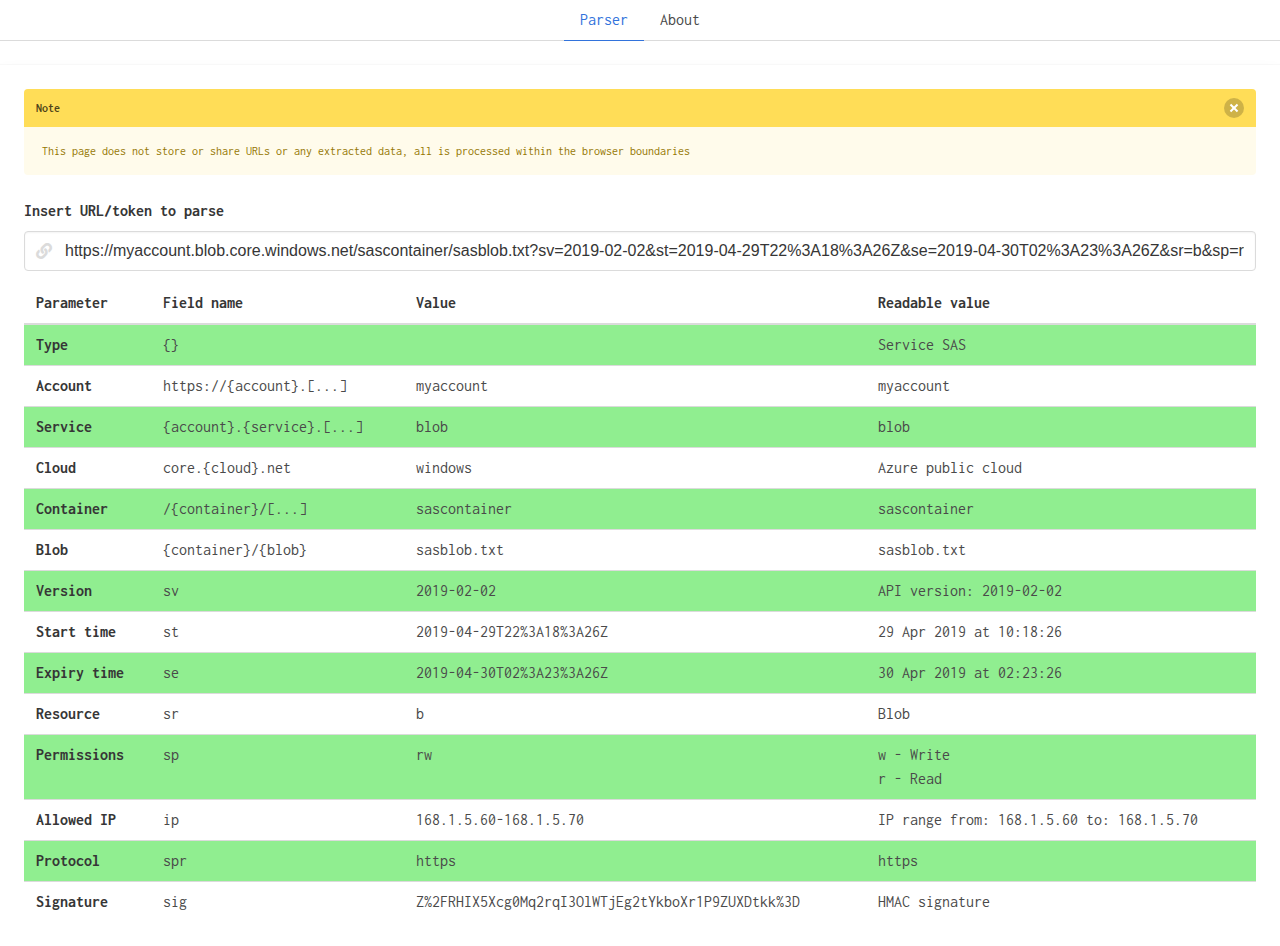
==== sastokenparser/index.html @ a4860cda "Add SasTokenParser" ====
<!doctype html><html lang="en"><head><title>SasTokenParser</title><meta http-equiv="Content-Type" content="text/html; charset=utf-8"><meta name="viewport" content="width=device-width,initial-scale=1"><link rel="icon" href="data:;base64,iVBORw0KGgo="><link href="style.css" rel="stylesheet"></head><body><div style="font-family: 'Inconsolata', monospace;" id="elmish-app"></div><script src="demo.af14a9e428578c0581d8.js"></script></body></html>
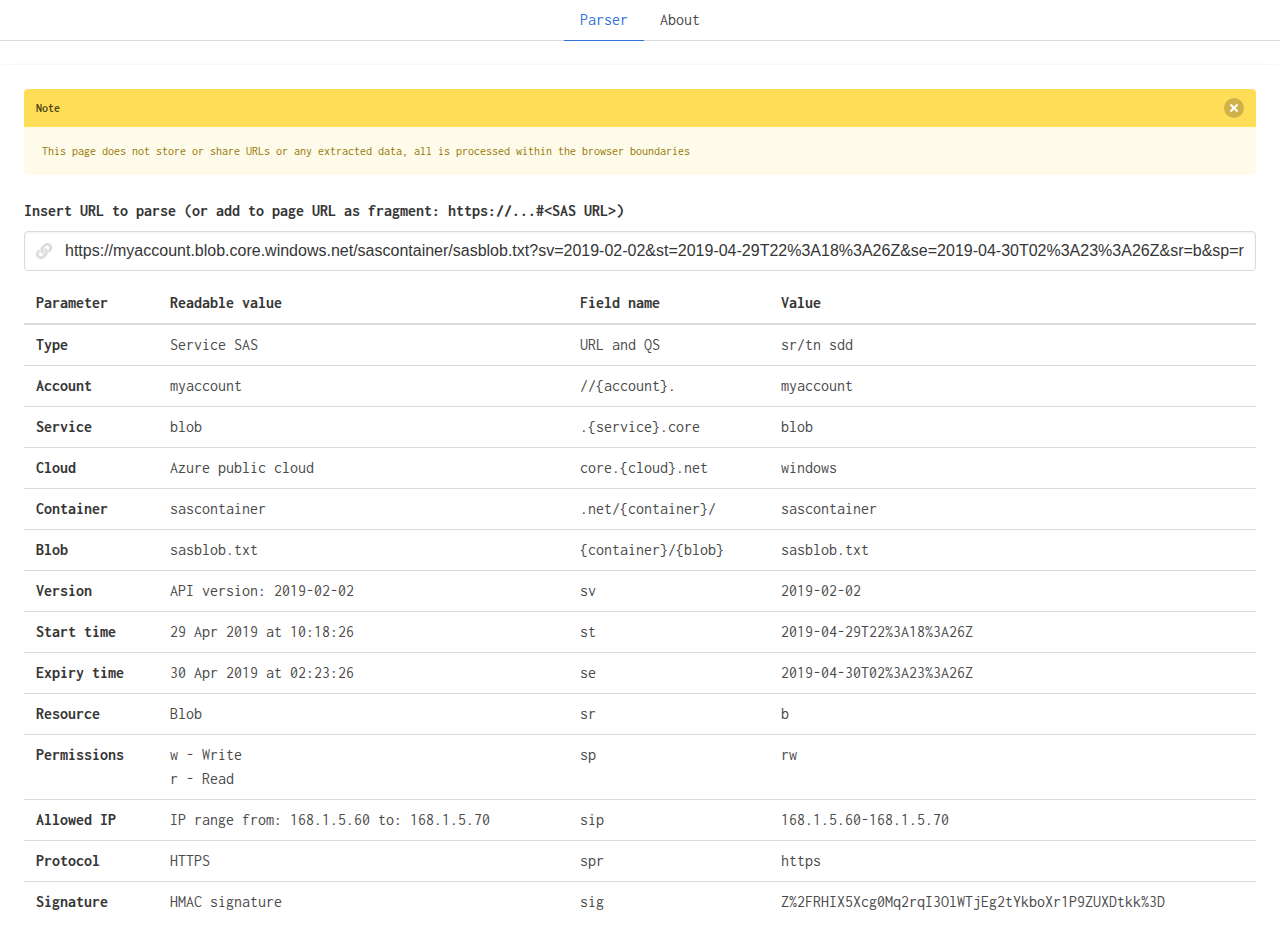
==== commit aa0ca21c: "Updated SasTokenParser" ====
--- a/sastokenparser/index.html
+++ b/sastokenparser/index.html
@@ -1 +1 @@
-<!doctype html><html lang="en"><head><title>SasTokenParser</title><meta http-equiv="Content-Type" content="text/html; charset=utf-8"><meta name="viewport" content="width=device-width,initial-scale=1"><link rel="icon" href="data:;base64,iVBORw0KGgo="><link href="style.css" rel="stylesheet"></head><body><div style="font-family: 'Inconsolata', monospace;" id="elmish-app"></div><script src="demo.af14a9e428578c0581d8.js"></script></body></html>+<!doctype html><html lang="en"><head><title>SasTokenParser</title><meta http-equiv="Content-Type" content="text/html; charset=utf-8"><meta name="viewport" content="width=device-width,initial-scale=1"><link rel="icon" href="data:;base64,iVBORw0KGgo="><link href="style.css" rel="stylesheet"></head><body><div style="font-family: 'Inconsolata', monospace;" id="elmish-app"></div><script src="demo.12e8d808ab7ec7699bbb.js"></script></body></html>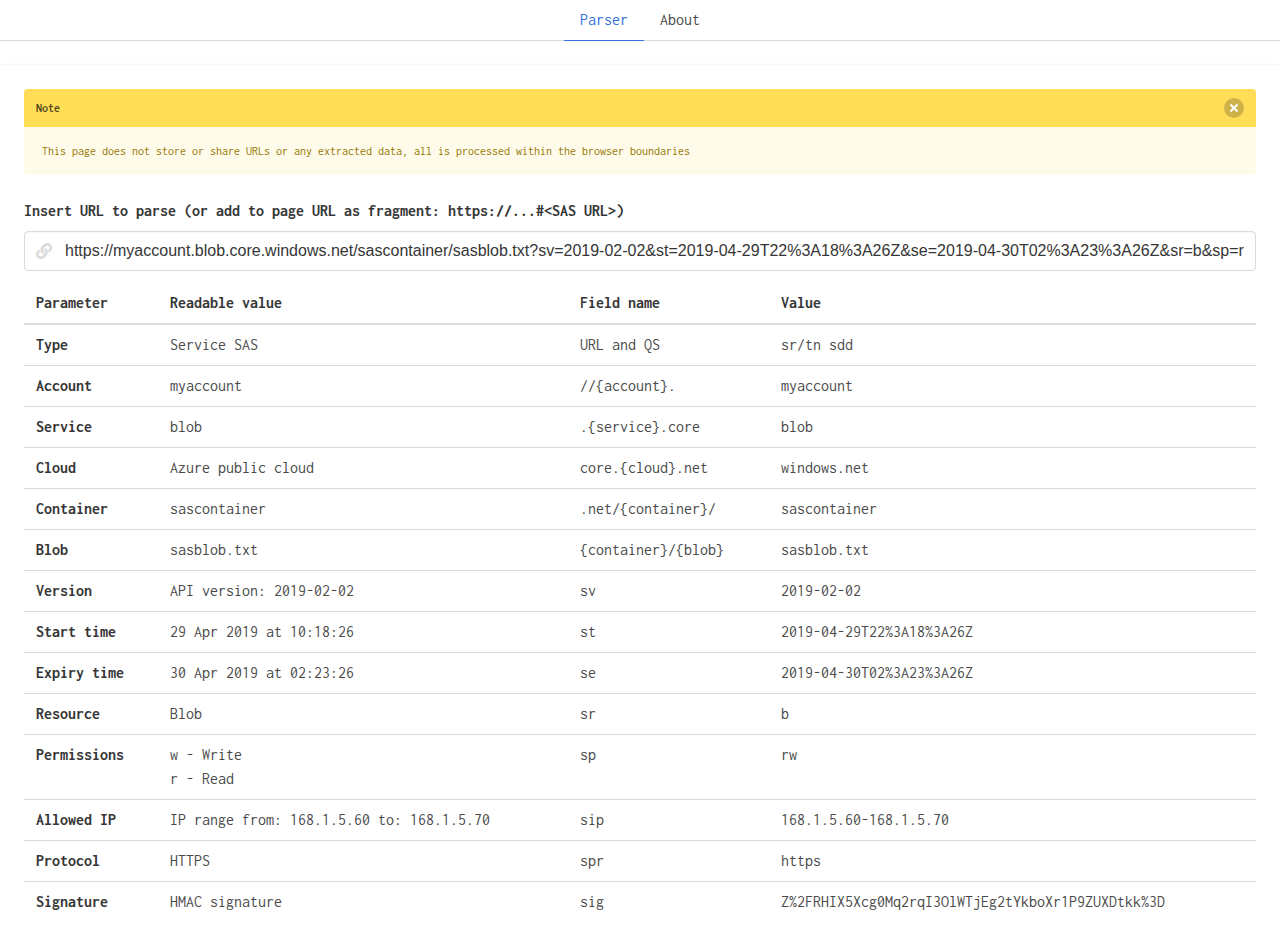
==== commit 6ea9b627: "Support all Azure clouds in SasTokenParser" ====
--- a/sastokenparser/index.html
+++ b/sastokenparser/index.html
@@ -1 +1 @@
-<!doctype html><html lang="en"><head><title>SasTokenParser</title><meta http-equiv="Content-Type" content="text/html; charset=utf-8"><meta name="viewport" content="width=device-width,initial-scale=1"><link rel="icon" href="data:;base64,iVBORw0KGgo="><link href="style.css" rel="stylesheet"></head><body><div style="font-family: 'Inconsolata', monospace;" id="elmish-app"></div><script src="demo.12e8d808ab7ec7699bbb.js"></script></body></html>+<!doctype html><html lang="en"><head><title>SasTokenParser</title><meta http-equiv="Content-Type" content="text/html; charset=utf-8"><meta name="viewport" content="width=device-width,initial-scale=1"><link rel="icon" href="data:;base64,iVBORw0KGgo="><link href="style.css" rel="stylesheet"></head><body><div style="font-family: 'Inconsolata', monospace;" id="elmish-app"></div><script src="demo.a4453cdd1f8a0325eade.js"></script></body></html>